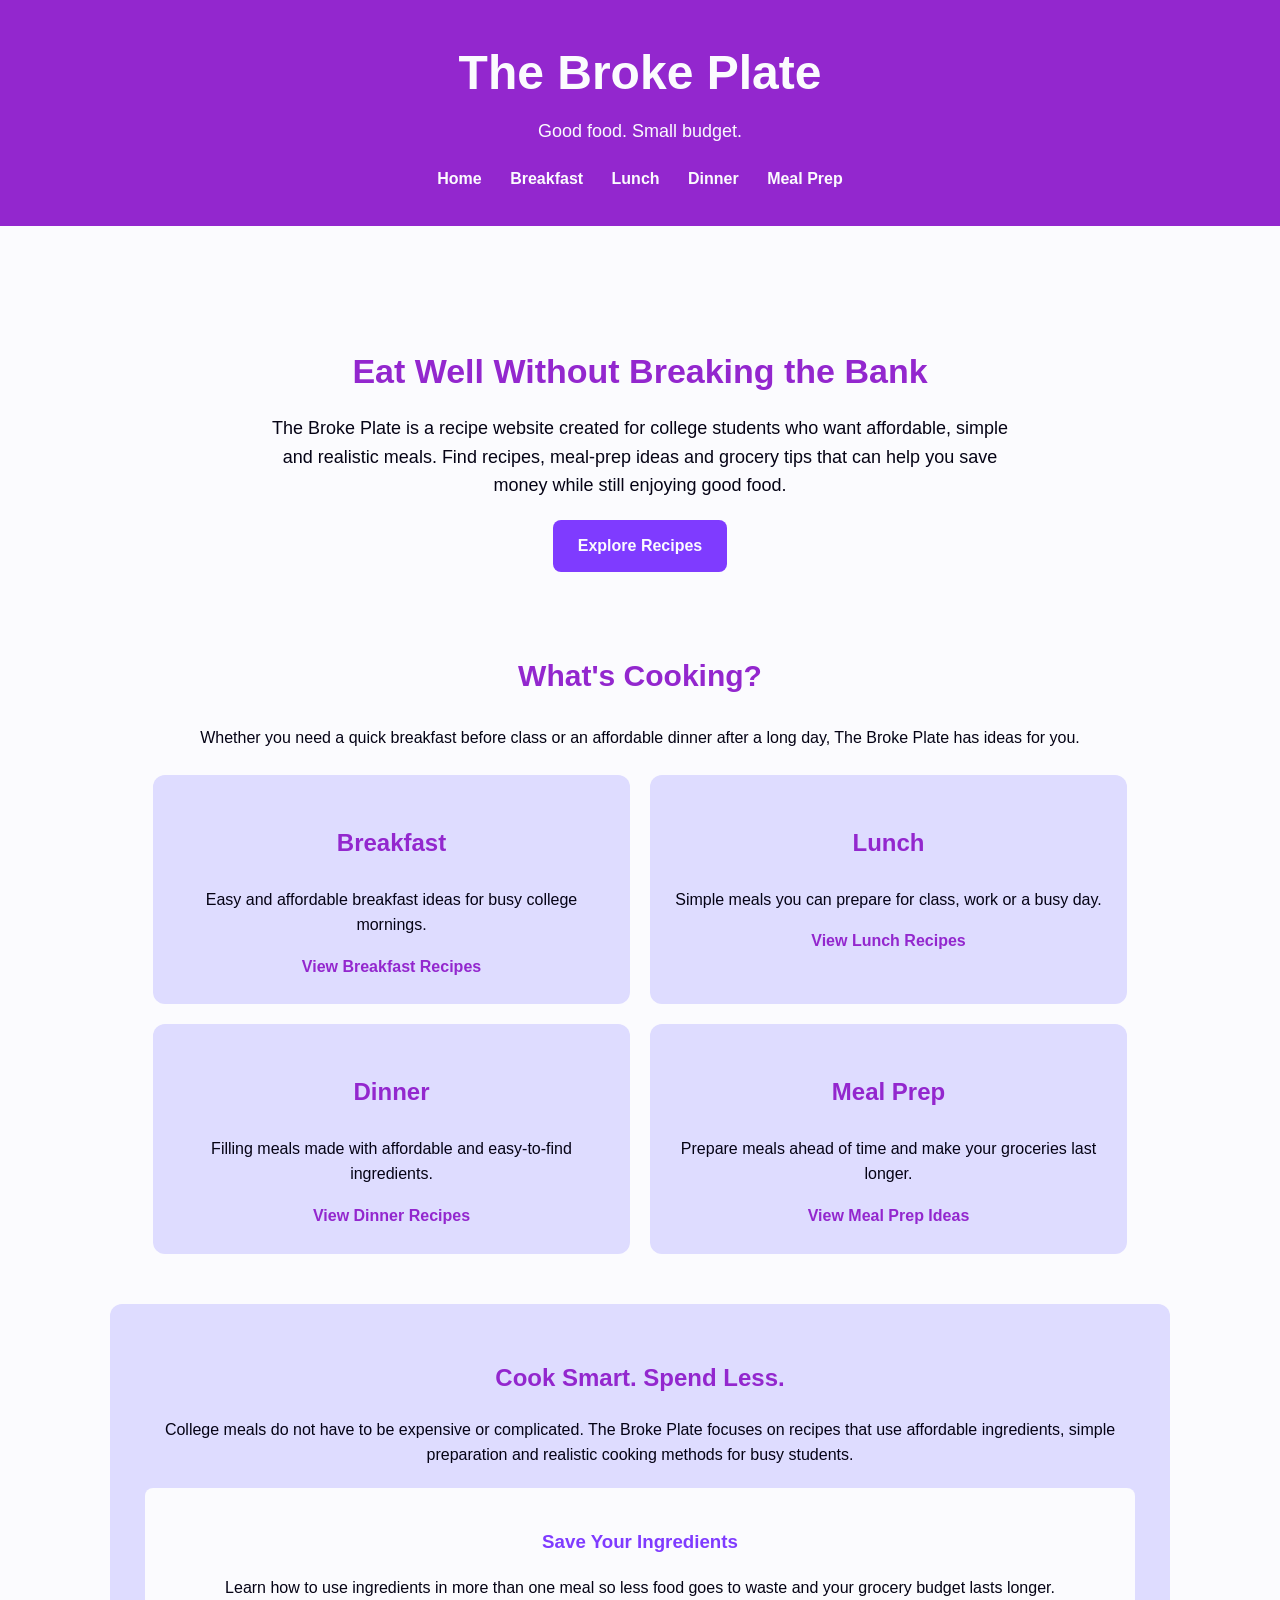
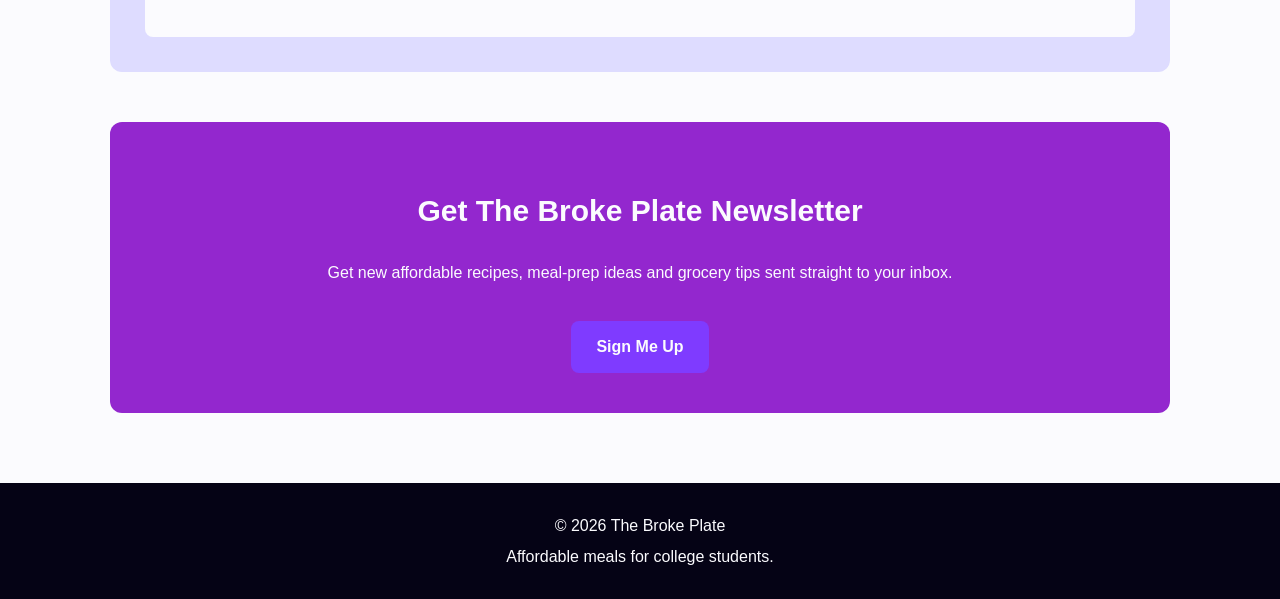
==== index.html @ 48f4fdae "Add files via upload" ====
<!DOCTYPE html>
<html lang="en">

<head>
    <meta charset="UTF-8">
    <meta name="viewport" content="width=device-width, initial-scale=1.0">

    <title>The Broke Plate</title>

    <link rel="stylesheet" href="style.css">
</head>

<body>

    <!-- Header and Navigation -->
    <header>
        <h1>The Broke Plate</h1>

        <p class="tagline">Good food. Small budget.</p>

        <nav>
            <a href="index.html">Home</a>
            <a href="#">Breakfast</a>
            <a href="#">Lunch</a>
            <a href="#">Dinner</a>
            <a href="#">Meal Prep</a>
        </nav>
    </header>


    <!-- Main Website Content -->
    <main>

        <!-- Introduction Section -->
        <section class="intro">

            <h2>Eat Well Without Breaking the Bank</h2>

            <p>
                The Broke Plate is a recipe website created for college students
                who want affordable, simple and realistic meals. Find recipes,
                meal-prep ideas and grocery tips that can help you save money
                while still enjoying good food.
            </p>

            <a class="button" href="#">Explore Recipes</a>

        </section>


        <!-- Recipe Categories -->
        <section class="categories">

            <h2>What's Cooking?</h2>

            <p>
                Whether you need a quick breakfast before class or an affordable
                dinner after a long day, The Broke Plate has ideas for you.
            </p>


            <div class="recipe-container">

                <div class="recipe-card">
                    <h3>Breakfast</h3>

                    <p>
                        Easy and affordable breakfast ideas for busy college mornings.
                    </p>

                    <a href="#">View Breakfast Recipes</a>
                </div>


                <div class="recipe-card">
                    <h3>Lunch</h3>

                    <p>
                        Simple meals you can prepare for class, work or a busy day.
                    </p>

                    <a href="#">View Lunch Recipes</a>
                </div>


                <div class="recipe-card">
                    <h3>Dinner</h3>

                    <p>
                        Filling meals made with affordable and easy-to-find ingredients.
                    </p>

                    <a href="#">View Dinner Recipes</a>
                </div>


                <div class="recipe-card">
                    <h3>Meal Prep</h3>

                    <p>
                        Prepare meals ahead of time and make your groceries last longer.
                    </p>

                    <a href="#">View Meal Prep Ideas</a>
                </div>

            </div>

        </section>


        <!-- Budget Tips Section -->
        <section class="budget-tips">

            <h2>Cook Smart. Spend Less.</h2>

            <p>
                College meals do not have to be expensive or complicated.
                The Broke Plate focuses on recipes that use affordable ingredients,
                simple preparation and realistic cooking methods for busy students.
            </p>

            <div class="tip">

                <h3>Save Your Ingredients</h3>

                <p>
                    Learn how to use ingredients in more than one meal so less food
                    goes to waste and your grocery budget lasts longer.
                </p>

            </div>

        </section>


        <!-- Newsletter Section -->
        <section class="newsletter">

            <h2>Get The Broke Plate Newsletter</h2>

            <p>
                Get new affordable recipes, meal-prep ideas and grocery tips
                sent straight to your inbox.
            </p>

            <a class="button" href="#">Sign Me Up</a>

        </section>

    </main>


    <!-- Footer -->
    <footer>

        <p>
            &copy; 2026 The Broke Plate
        </p>

        <p>
            Affordable meals for college students.
        </p>

    </footer>

</body>

</html>
---- style.css ----
/* =========================================
   THE BROKE PLATE
   Website Color Scheme
   ========================================= */

:root {
    --text: #050315;
    --background: #fbfbfe;
    --primary: #9327ce;
    --secondary: #dedcff;
    --accent: #7f3bff;
}


/* =========================================
   General Page Styling
   ========================================= */

* {
    box-sizing: border-box;
}

body {
    margin: 0;
    font-family: Arial, Helvetica, sans-serif;
    background-color: var(--background);
    color: var(--text);
    line-height: 1.6;
}


/* =========================================
   Header
   ========================================= */

header {
    background-color: var(--primary);
    color: var(--background);
    text-align: center;
    padding: 35px 20px;
}

h1 {
    margin: 0;
    font-size: 48px;
}

.tagline {
    margin: 5px 0 20px;
    font-size: 18px;
}


/* =========================================
   Navigation
   ========================================= */

nav {
    margin-top: 20px;
}

nav a {
    color: var(--background);
    text-decoration: none;
    margin: 0 12px;
    font-weight: bold;
}

nav a:hover {
    color: var(--secondary);
    text-decoration: underline;
}


/* =========================================
   Main Content
   ========================================= */

main {
    max-width: 1100px;
    margin: 0 auto;
    padding: 40px 20px;
}


/* =========================================
   Introduction
   ========================================= */

.intro {
    text-align: center;
    padding: 50px 30px;
}

.intro h2 {
    color: var(--primary);
    font-size: 34px;
    margin-bottom: 15px;
}

.intro p {
    max-width: 750px;
    margin: 0 auto;
    font-size: 18px;
}


/* =========================================
   Buttons
   ========================================= */

.button {
    display: inline-block;
    background-color: var(--accent);
    color: var(--background);
    padding: 13px 25px;
    margin-top: 20px;
    text-decoration: none;
    border-radius: 8px;
    font-weight: bold;
}

.button:hover {
    background-color: var(--primary);
}


/* =========================================
   Recipe Categories
   ========================================= */

.categories {
    text-align: center;
    margin-top: 30px;
}

.categories h2 {
    color: var(--primary);
    font-size: 30px;
}

.recipe-container {
    display: flex;
    flex-wrap: wrap;
    justify-content: center;
    gap: 20px;
    margin-top: 25px;
}

.recipe-card {
    width: 45%;
    min-width: 280px;
    padding: 25px;
    background-color: var(--secondary);
    border-radius: 12px;
    text-align: center;
}

.recipe-card h3 {
    color: var(--primary);
    font-size: 24px;
}

.recipe-card a {
    color: var(--primary);
    font-weight: bold;
    text-decoration: none;
}

.recipe-card a:hover {
    color: var(--accent);
    text-decoration: underline;
}


/* =========================================
   Budget Tips
   ========================================= */

.budget-tips {
    margin-top: 50px;
    padding: 35px;
    background-color: var(--secondary);
    border-radius: 12px;
    text-align: center;
}

.budget-tips h2 {
    color: var(--primary);
}

.tip {
    background-color: var(--background);
    padding: 20px;
    margin-top: 20px;
    border-radius: 8px;
}

.tip h3 {
    color: var(--accent);
}


/* =========================================
   Newsletter
   ========================================= */

.newsletter {
    margin-top: 50px;
    padding: 40px;
    background-color: var(--primary);
    color: var(--background);
    border-radius: 12px;
    text-align: center;
}

.newsletter h2 {
    font-size: 30px;
}


/* =========================================
   Footer
   ========================================= */

footer {
    margin-top: 30px;
    padding: 25px;
    background-color: var(--text);
    color: var(--background);
    text-align: center;
}

footer p {
    margin: 5px;
}


/* =========================================
   Mobile Screen
   ========================================= */

@media (max-width: 700px) {

    h1 {
        font-size: 36px;
    }

    nav a {
        display: block;
        margin: 8px;
    }

    .recipe-card {
        width: 100%;
    }

    .intro h2 {
        font-size: 28px;
    }

}
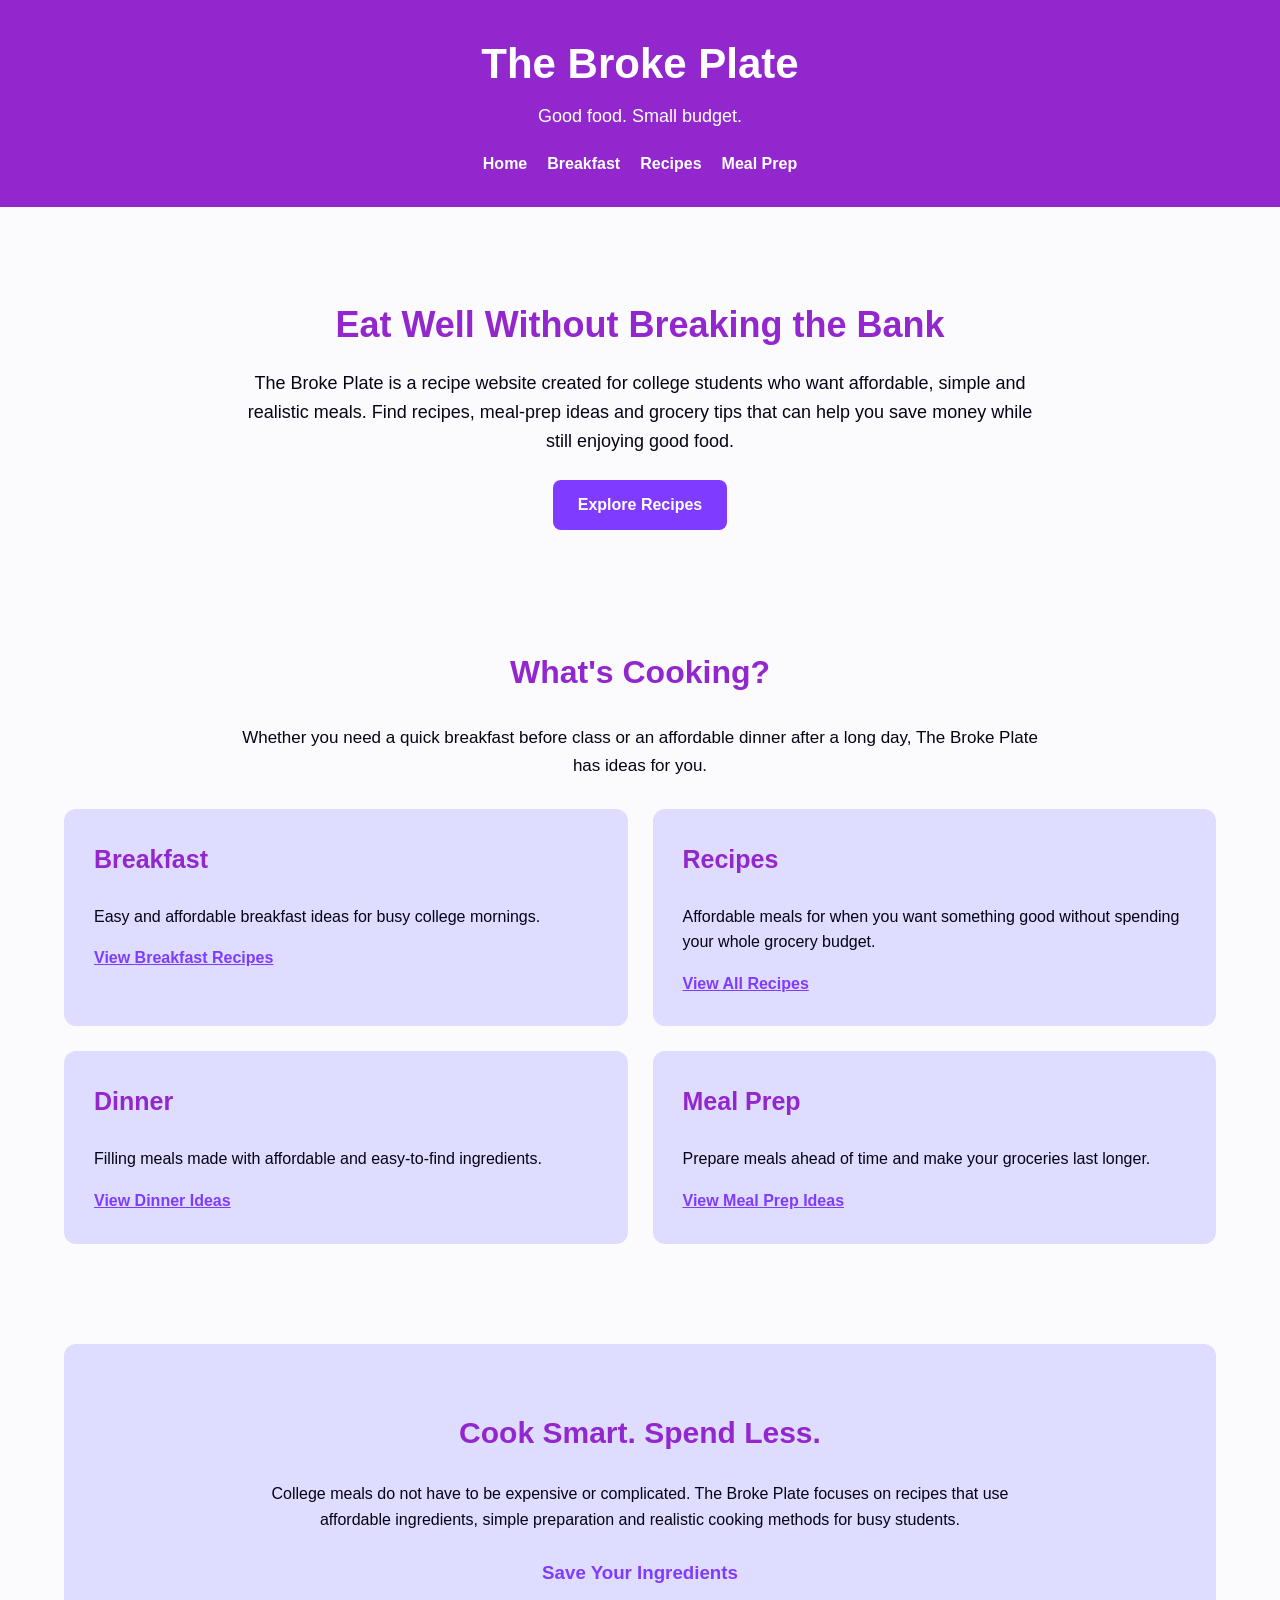
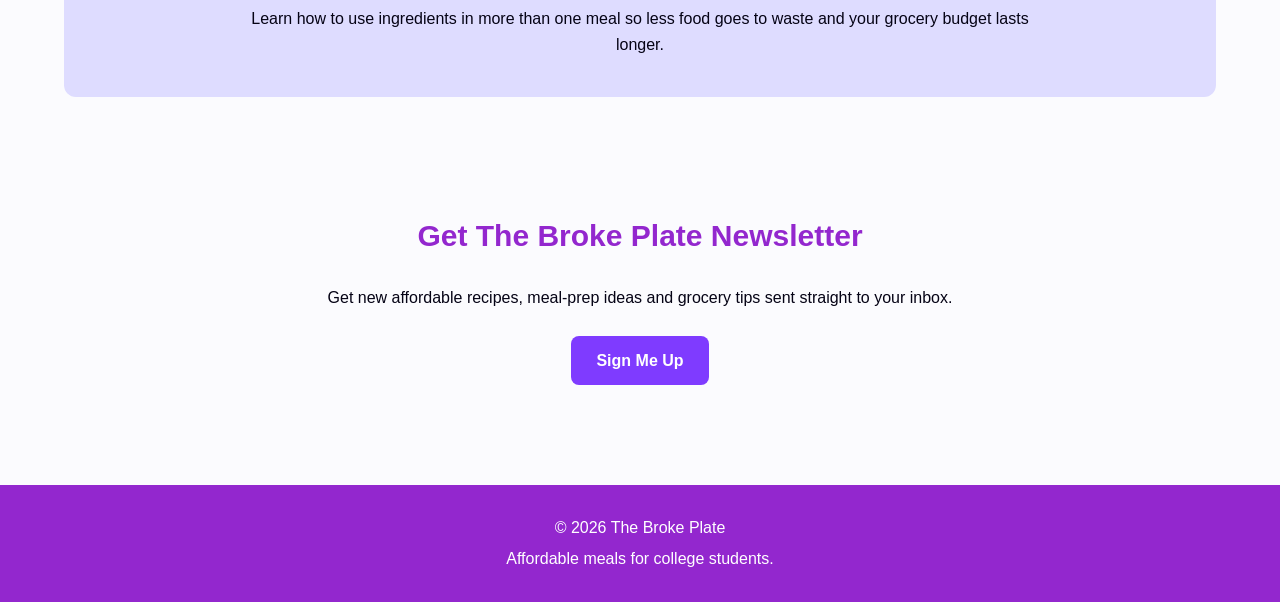
==== commit 53f12a49: "Add files via upload" ====
--- a/index.html
+++ b/index.html
@@ -14,17 +14,18 @@
 
     <!-- Header and Navigation -->
     <header>
+
         <h1>The Broke Plate</h1>
 
         <p class="tagline">Good food. Small budget.</p>
 
         <nav>
             <a href="index.html">Home</a>
-            <a href="#">Breakfast</a>
-            <a href="#">Lunch</a>
-            <a href="#">Dinner</a>
-            <a href="#">Meal Prep</a>
+            <a href="breakfast.html">Breakfast</a>
+            <a href="recipes.html">Recipes</a>
+            <a href="recipes.html#mealprep">Meal Prep</a>
         </nav>
+
     </header>
 
 
@@ -43,7 +44,7 @@
                 while still enjoying good food.
             </p>
 
-            <a class="button" href="#">Explore Recipes</a>
+            <a class="button" href="recipes.html">Explore Recipes</a>
 
         </section>
 
@@ -61,47 +62,71 @@
 
             <div class="recipe-container">
 
+                <!-- Breakfast -->
                 <div class="recipe-card">
+
                     <h3>Breakfast</h3>
 
                     <p>
-                        Easy and affordable breakfast ideas for busy college mornings.
+                        Easy and affordable breakfast ideas for busy college
+                        mornings.
                     </p>
 
-                    <a href="#">View Breakfast Recipes</a>
+                    <a href="breakfast.html">
+                        View Breakfast Recipes
+                    </a>
+
                 </div>
 
 
+                <!-- Recipes -->
                 <div class="recipe-card">
-                    <h3>Lunch</h3>
+
+                    <h3>Recipes</h3>
 
                     <p>
-                        Simple meals you can prepare for class, work or a busy day.
+                        Affordable meals for when you want something good
+                        without spending your whole grocery budget.
                     </p>
 
-                    <a href="#">View Lunch Recipes</a>
+                    <a href="recipes.html">
+                        View All Recipes
+                    </a>
+
                 </div>
 
 
+                <!-- Dinner -->
                 <div class="recipe-card">
+
                     <h3>Dinner</h3>
 
                     <p>
-                        Filling meals made with affordable and easy-to-find ingredients.
+                        Filling meals made with affordable and easy-to-find
+                        ingredients.
                     </p>
 
-                    <a href="#">View Dinner Recipes</a>
+                    <a href="recipes.html#quick-meals">
+                        View Dinner Ideas
+                    </a>
+
                 </div>
 
 
+                <!-- Meal Prep -->
                 <div class="recipe-card">
+
                     <h3>Meal Prep</h3>
 
                     <p>
-                        Prepare meals ahead of time and make your groceries last longer.
+                        Prepare meals ahead of time and make your groceries
+                        last longer.
                     </p>
 
-                    <a href="#">View Meal Prep Ideas</a>
+                    <a href="recipes.html#mealprep">
+                        View Meal Prep Ideas
+                    </a>
+
                 </div>
 
             </div>
@@ -116,17 +141,19 @@
 
             <p>
                 College meals do not have to be expensive or complicated.
-                The Broke Plate focuses on recipes that use affordable ingredients,
-                simple preparation and realistic cooking methods for busy students.
+                The Broke Plate focuses on recipes that use affordable
+                ingredients, simple preparation and realistic cooking methods
+                for busy students.
             </p>
+
 
             <div class="tip">
 
                 <h3>Save Your Ingredients</h3>
 
                 <p>
-                    Learn how to use ingredients in more than one meal so less food
-                    goes to waste and your grocery budget lasts longer.
+                    Learn how to use ingredients in more than one meal so less
+                    food goes to waste and your grocery budget lasts longer.
                 </p>
 
             </div>
@@ -144,7 +171,9 @@
                 sent straight to your inbox.
             </p>
 
-            <a class="button" href="#">Sign Me Up</a>
+            <a class="button" href="#">
+                Sign Me Up
+            </a>
 
         </section>
 
--- a/style.css
+++ b/style.css
@@ -1,6 +1,5 @@
 /* =========================================
-   THE BROKE PLATE
-   Website Color Scheme
+   The Broke Plate - Main Website Styles
    ========================================= */
 
 :root {
@@ -13,7 +12,7 @@
 
 
 /* =========================================
-   General Page Styling
+   General Page Styles
    ========================================= */
 
 * {
@@ -23,9 +22,15 @@
 body {
     margin: 0;
     font-family: Arial, Helvetica, sans-serif;
+    color: var(--text);
     background-color: var(--background);
-    color: var(--text);
     line-height: 1.6;
+}
+
+main {
+    width: 90%;
+    max-width: 1200px;
+    margin: 0 auto;
 }
 
 
@@ -35,14 +40,14 @@
 
 header {
     background-color: var(--primary);
-    color: var(--background);
-    text-align: center;
-    padding: 35px 20px;
-}
-
-h1 {
+    color: white;
+    text-align: center;
+    padding: 30px 20px;
+}
+
+header h1 {
     margin: 0;
-    font-size: 48px;
+    font-size: 42px;
 }
 
 .tagline {
@@ -56,51 +61,41 @@
    ========================================= */
 
 nav {
-    margin-top: 20px;
+    display: flex;
+    justify-content: center;
+    flex-wrap: wrap;
+    gap: 20px;
 }
 
 nav a {
-    color: var(--background);
+    color: white;
     text-decoration: none;
-    margin: 0 12px;
     font-weight: bold;
 }
 
 nav a:hover {
-    color: var(--secondary);
     text-decoration: underline;
 }
 
 
 /* =========================================
-   Main Content
-   ========================================= */
-
-main {
-    max-width: 1100px;
-    margin: 0 auto;
-    padding: 40px 20px;
-}
-
-
-/* =========================================
-   Introduction
+   Homepage Introduction
    ========================================= */
 
 .intro {
     text-align: center;
-    padding: 50px 30px;
+    padding: 60px 30px;
 }
 
 .intro h2 {
     color: var(--primary);
-    font-size: 34px;
+    font-size: 36px;
     margin-bottom: 15px;
 }
 
 .intro p {
-    max-width: 750px;
-    margin: 0 auto;
+    max-width: 800px;
+    margin: 0 auto 25px;
     font-size: 18px;
 }
 
@@ -112,11 +107,10 @@
 .button {
     display: inline-block;
     background-color: var(--accent);
-    color: var(--background);
-    padding: 13px 25px;
-    margin-top: 20px;
+    color: white;
+    padding: 12px 25px;
+    border-radius: 8px;
     text-decoration: none;
-    border-radius: 8px;
     font-weight: bold;
 }
 
@@ -130,133 +124,272 @@
    ========================================= */
 
 .categories {
-    text-align: center;
+    padding: 30px 0 60px;
+    text-align: center;
+}
+
+.categories h2 {
+    color: var(--primary);
+    font-size: 32px;
+}
+
+.categories > p {
+    max-width: 800px;
+    margin: 0 auto 30px;
+    font-size: 17px;
+}
+
+.recipe-container {
+    display: grid;
+    grid-template-columns: repeat(2, 1fr);
+    gap: 25px;
     margin-top: 30px;
 }
 
-.categories h2 {
+.recipe-card {
+    background-color: var(--secondary);
+    padding: 30px;
+    border-radius: 12px;
+    text-align: left;
+}
+
+.recipe-card h3 {
+    color: var(--primary);
+    font-size: 25px;
+    margin-top: 0;
+}
+
+.recipe-card a {
+    color: var(--accent);
+    font-weight: bold;
+}
+
+
+/* =========================================
+   Budget Tips
+   ========================================= */
+
+.budget-tips {
+    background-color: var(--secondary);
+    padding: 40px 30px;
+    margin: 40px 0;
+    border-radius: 12px;
+    text-align: center;
+}
+
+.budget-tips h2 {
     color: var(--primary);
     font-size: 30px;
 }
 
-.recipe-container {
-    display: flex;
-    flex-wrap: wrap;
-    justify-content: center;
-    gap: 20px;
+.budget-tips p {
+    max-width: 800px;
+    margin: 0 auto;
+}
+
+.tip {
     margin-top: 25px;
 }
 
-.recipe-card {
-    width: 45%;
-    min-width: 280px;
-    padding: 25px;
+.tip h3 {
+    color: var(--accent);
+}
+
+
+/* =========================================
+   Newsletter
+   ========================================= */
+
+.newsletter {
+    text-align: center;
+    padding: 50px 30px;
+}
+
+.newsletter h2 {
+    color: var(--primary);
+    font-size: 30px;
+}
+
+.newsletter p {
+    max-width: 700px;
+    margin: 0 auto 25px;
+}
+
+
+/* =========================================
+   Footer
+   ========================================= */
+
+footer {
+    background-color: var(--primary);
+    color: white;
+    text-align: center;
+    padding: 25px 20px;
+    margin-top: 50px;
+}
+
+footer p {
+    margin: 5px;
+}
+
+
+/* =========================================
+   Breakfast & Recipe Page Introduction
+   ========================================= */
+
+.page-intro {
+    text-align: center;
+    padding: 45px 30px;
+}
+
+.page-intro h2 {
+    color: var(--primary);
+    font-size: 34px;
+    margin-bottom: 15px;
+}
+
+.page-intro p {
+    max-width: 800px;
+    margin: 0 auto;
+    font-size: 18px;
+}
+
+
+/* =========================================
+   Food Sections
+   ========================================= */
+
+.food-section {
+    margin-top: 45px;
+}
+
+.food-section > h2 {
+    color: var(--primary);
+    text-align: center;
+    font-size: 30px;
+    margin-bottom: 15px;
+}
+
+.section-description {
+    max-width: 800px;
+    margin: 0 auto 30px;
+    text-align: center;
+    font-size: 17px;
+}
+
+
+/* =========================================
+   Food Cards
+   ========================================= */
+
+.food-grid {
+    display: grid;
+    grid-template-columns: repeat(2, 1fr);
+    gap: 25px;
+    margin-top: 25px;
+}
+
+.food-card {
     background-color: var(--secondary);
     border-radius: 12px;
-    text-align: center;
-}
-
-.recipe-card h3 {
-    color: var(--primary);
-    font-size: 24px;
-}
-
-.recipe-card a {
-    color: var(--primary);
+    overflow: hidden;
+    padding-bottom: 25px;
+}
+
+.food-card img {
+    width: 100%;
+    height: 230px;
+    object-fit: cover;
+    display: block;
+}
+
+.food-content {
+    padding: 25px;
+}
+
+.food-card h3 {
+    color: var(--primary);
+    font-size: 25px;
+    margin-top: 0;
+}
+
+.food-card h4 {
+    color: var(--accent);
+    margin-bottom: 5px;
+}
+
+.food-description {
+    font-size: 17px;
+}
+
+.food-card ul {
+    padding-left: 20px;
+}
+
+
+/* =========================================
+   Recipe Quick Links
+   ========================================= */
+
+.recipe-links {
+    text-align: center;
+    margin-top: 20px;
+}
+
+.recipe-links h2 {
+    color: var(--primary);
+}
+
+.quick-links {
+    display: flex;
+    justify-content: center;
+    flex-wrap: wrap;
+    gap: 15px;
+    margin-top: 20px;
+}
+
+.quick-links a {
+    background-color: var(--accent);
+    color: white;
+    padding: 12px 22px;
+    border-radius: 8px;
+    text-decoration: none;
     font-weight: bold;
-    text-decoration: none;
-}
-
-.recipe-card a:hover {
-    color: var(--accent);
-    text-decoration: underline;
-}
-
-
-/* =========================================
-   Budget Tips
-   ========================================= */
-
-.budget-tips {
-    margin-top: 50px;
-    padding: 35px;
-    background-color: var(--secondary);
-    border-radius: 12px;
-    text-align: center;
-}
-
-.budget-tips h2 {
-    color: var(--primary);
-}
-
-.tip {
-    background-color: var(--background);
-    padding: 20px;
-    margin-top: 20px;
-    border-radius: 8px;
-}
-
-.tip h3 {
-    color: var(--accent);
-}
-
-
-/* =========================================
-   Newsletter
-   ========================================= */
-
-.newsletter {
-    margin-top: 50px;
-    padding: 40px;
+}
+
+.quick-links a:hover {
     background-color: var(--primary);
-    color: var(--background);
-    border-radius: 12px;
-    text-align: center;
-}
-
-.newsletter h2 {
-    font-size: 30px;
-}
-
-
-/* =========================================
-   Footer
-   ========================================= */
-
-footer {
-    margin-top: 30px;
-    padding: 25px;
-    background-color: var(--text);
-    color: var(--background);
-    text-align: center;
-}
-
-footer p {
-    margin: 5px;
-}
-
-
-/* =========================================
-   Mobile Screen
+}
+
+
+/* =========================================
+   Mobile Layout
    ========================================= */
 
 @media (max-width: 700px) {
 
-    h1 {
-        font-size: 36px;
-    }
-
-    nav a {
-        display: block;
-        margin: 8px;
-    }
-
-    .recipe-card {
-        width: 100%;
+    header h1 {
+        font-size: 34px;
     }
 
     .intro h2 {
-        font-size: 28px;
+        font-size: 30px;
+    }
+
+    .recipe-container {
+        grid-template-columns: 1fr;
+    }
+
+    .food-grid {
+        grid-template-columns: 1fr;
+    }
+
+    .food-card img {
+        height: 200px;
+    }
+
+    nav {
+        gap: 12px;
     }
 
 }
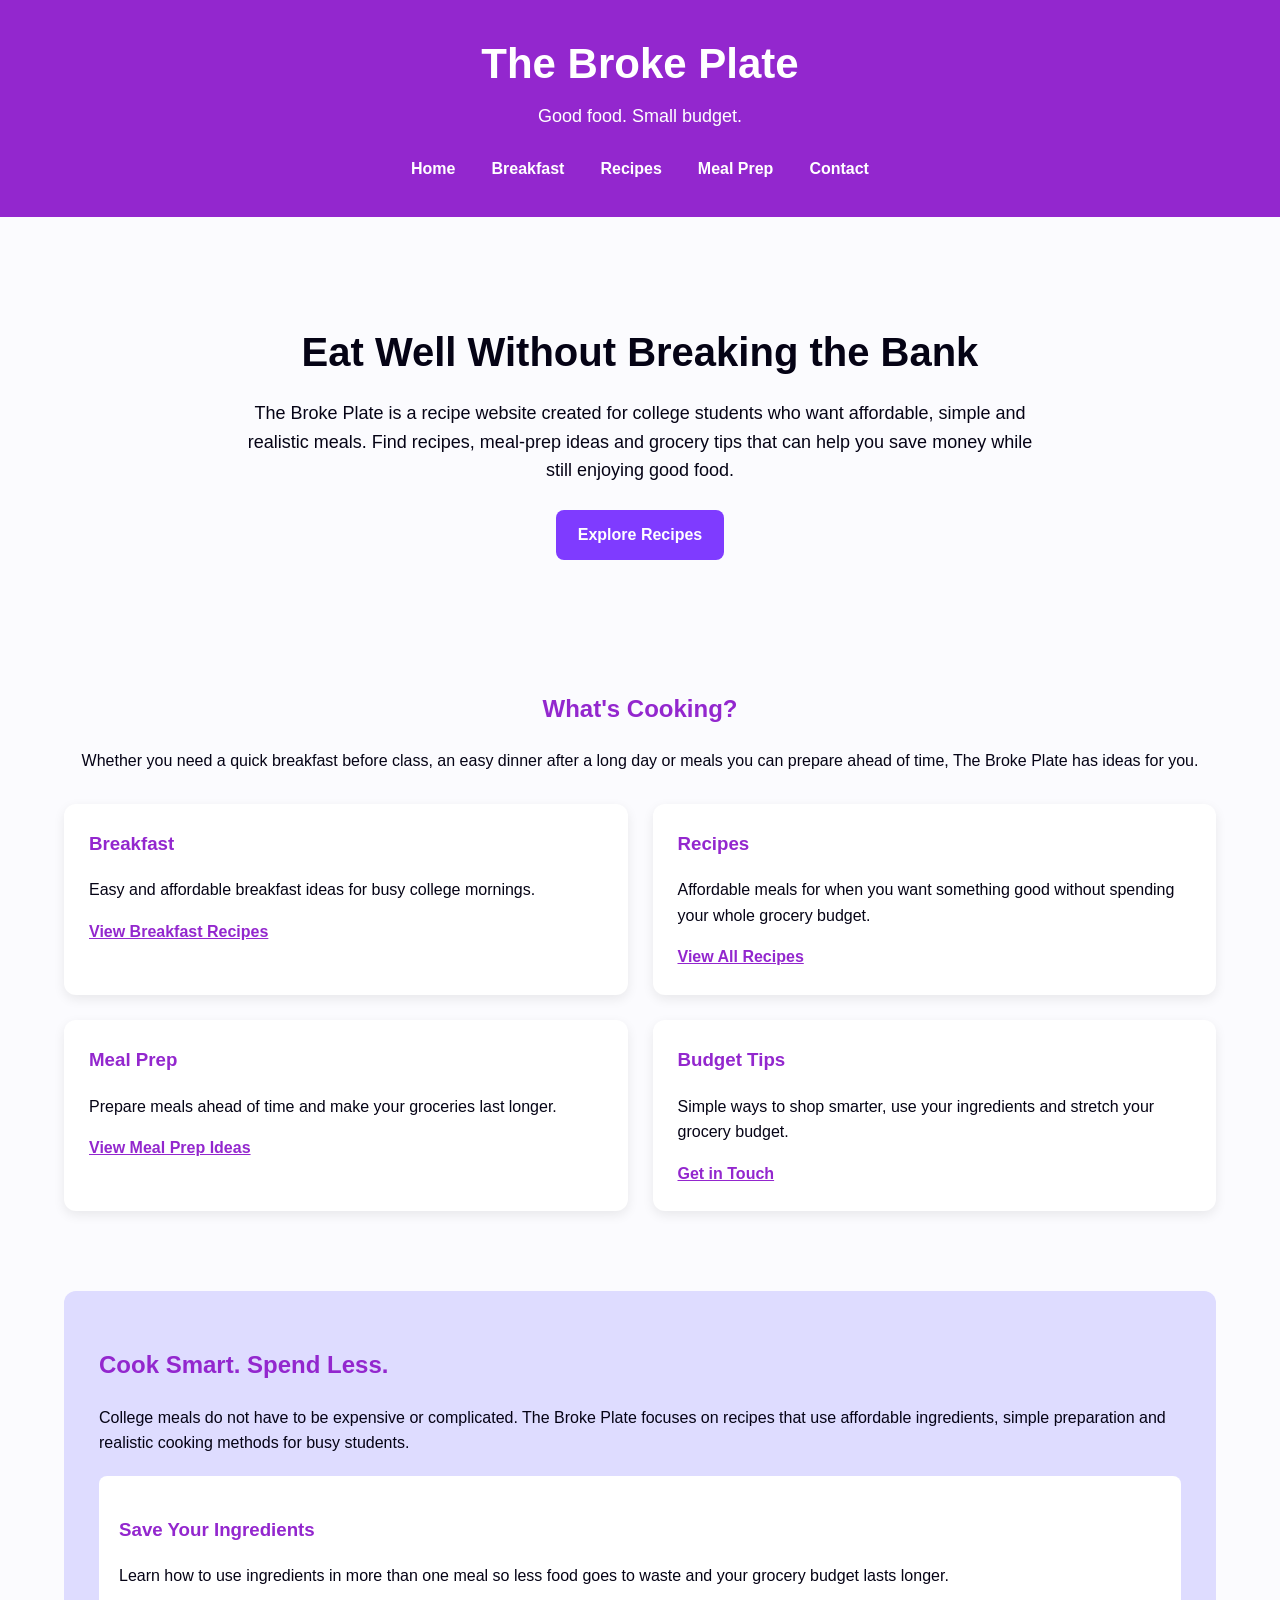
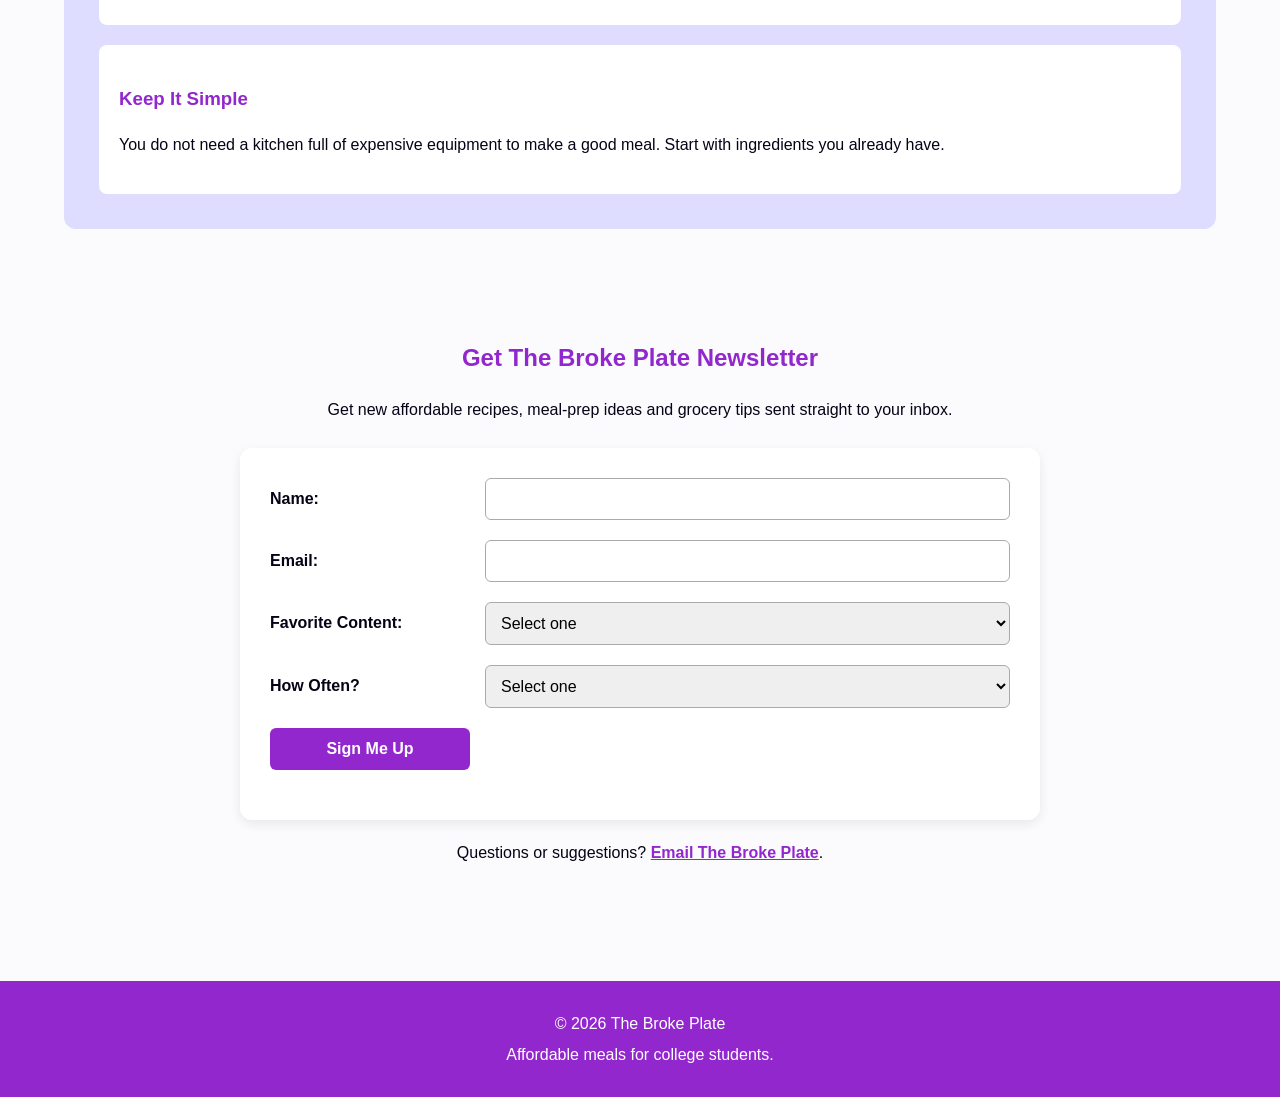
==== commit 7ca8d19a: "Add files via upload" ====
--- a/index.html
+++ b/index.html
@@ -1,198 +1,200 @@
 <!DOCTYPE html>
 <html lang="en">
-
 <head>
     <meta charset="UTF-8">
     <meta name="viewport" content="width=device-width, initial-scale=1.0">
-
-    <title>The Broke Plate</title>
-
+    <meta name="description" content="The Broke Plate offers affordable, simple and realistic recipes, meal prep ideas and grocery tips for college students.">
+    <meta name="keywords" content="college recipes, cheap meals, student meals, affordable recipes, meal prep, budget food">
+    <title>The Broke Plate | Affordable College Meals</title>
     <link rel="stylesheet" href="style.css">
 </head>
 
 <body>
 
-    <!-- Header and Navigation -->
-    <header>
-
-        <h1>The Broke Plate</h1>
-
-        <p class="tagline">Good food. Small budget.</p>
-
-        <nav>
-            <a href="index.html">Home</a>
-            <a href="breakfast.html">Breakfast</a>
-            <a href="recipes.html">Recipes</a>
-            <a href="recipes.html#mealprep">Meal Prep</a>
-        </nav>
-
-    </header>
-
-
-    <!-- Main Website Content -->
-    <main>
-
-        <!-- Introduction Section -->
-        <section class="intro">
-
-            <h2>Eat Well Without Breaking the Bank</h2>
+<header>
+    <h1>The Broke Plate</h1>
+    <p class="tagline">Good food. Small budget.</p>
+
+    <nav>
+        <a href="index.html">Home</a>
+        <a href="breakfast.html">Breakfast</a>
+        <a href="recipes.html">Recipes</a>
+        <a href="mealprep.html">Meal Prep</a>
+        <a href="contact.html">Contact</a>
+    </nav>
+</header>
+
+<main>
+
+    <section class="intro">
+        <h2>Eat Well Without Breaking the Bank</h2>
+
+        <p>
+            The Broke Plate is a recipe website created for college students
+            who want affordable, simple and realistic meals. Find recipes,
+            meal-prep ideas and grocery tips that can help you save money
+            while still enjoying good food.
+        </p>
+
+        <a class="button" href="recipes.html">Explore Recipes</a>
+    </section>
+
+    <section class="categories">
+        <h2>What's Cooking?</h2>
+
+        <p>
+            Whether you need a quick breakfast before class, an easy dinner
+            after a long day or meals you can prepare ahead of time, The Broke
+            Plate has ideas for you.
+        </p>
+
+        <div class="recipe-container">
+
+            <div class="recipe-card">
+                <h3>Breakfast</h3>
+                <p>
+                    Easy and affordable breakfast ideas for busy college
+                    mornings.
+                </p>
+                <a href="breakfast.html">View Breakfast Recipes</a>
+            </div>
+
+            <div class="recipe-card">
+                <h3>Recipes</h3>
+                <p>
+                    Affordable meals for when you want something good without
+                    spending your whole grocery budget.
+                </p>
+                <a href="recipes.html">View All Recipes</a>
+            </div>
+
+            <div class="recipe-card">
+                <h3>Meal Prep</h3>
+                <p>
+                    Prepare meals ahead of time and make your groceries last
+                    longer.
+                </p>
+                <a href="mealprep.html">View Meal Prep Ideas</a>
+            </div>
+
+            <div class="recipe-card">
+                <h3>Budget Tips</h3>
+                <p>
+                    Simple ways to shop smarter, use your ingredients and
+                    stretch your grocery budget.
+                </p>
+                <a href="contact.html">Get in Touch</a>
+            </div>
+
+        </div>
+    </section>
+
+    <section class="budget-tips">
+        <h2>Cook Smart. Spend Less.</h2>
+
+        <p>
+            College meals do not have to be expensive or complicated. The
+            Broke Plate focuses on recipes that use affordable ingredients,
+            simple preparation and realistic cooking methods for busy students.
+        </p>
+
+        <div class="tip">
+            <h3>Save Your Ingredients</h3>
 
             <p>
-                The Broke Plate is a recipe website created for college students
-                who want affordable, simple and realistic meals. Find recipes,
-                meal-prep ideas and grocery tips that can help you save money
-                while still enjoying good food.
+                Learn how to use ingredients in more than one meal so less food
+                goes to waste and your grocery budget lasts longer.
             </p>
-
-            <a class="button" href="recipes.html">Explore Recipes</a>
-
-        </section>
-
-
-        <!-- Recipe Categories -->
-        <section class="categories">
-
-            <h2>What's Cooking?</h2>
+        </div>
+
+        <div class="tip">
+            <h3>Keep It Simple</h3>
 
             <p>
-                Whether you need a quick breakfast before class or an affordable
-                dinner after a long day, The Broke Plate has ideas for you.
+                You do not need a kitchen full of expensive equipment to make
+                a good meal. Start with ingredients you already have.
             </p>
-
-
-            <div class="recipe-container">
-
-                <!-- Breakfast -->
-                <div class="recipe-card">
-
-                    <h3>Breakfast</h3>
-
-                    <p>
-                        Easy and affordable breakfast ideas for busy college
-                        mornings.
-                    </p>
-
-                    <a href="breakfast.html">
-                        View Breakfast Recipes
-                    </a>
-
-                </div>
-
-
-                <!-- Recipes -->
-                <div class="recipe-card">
-
-                    <h3>Recipes</h3>
-
-                    <p>
-                        Affordable meals for when you want something good
-                        without spending your whole grocery budget.
-                    </p>
-
-                    <a href="recipes.html">
-                        View All Recipes
-                    </a>
-
-                </div>
-
-
-                <!-- Dinner -->
-                <div class="recipe-card">
-
-                    <h3>Dinner</h3>
-
-                    <p>
-                        Filling meals made with affordable and easy-to-find
-                        ingredients.
-                    </p>
-
-                    <a href="recipes.html#quick-meals">
-                        View Dinner Ideas
-                    </a>
-
-                </div>
-
-
-                <!-- Meal Prep -->
-                <div class="recipe-card">
-
-                    <h3>Meal Prep</h3>
-
-                    <p>
-                        Prepare meals ahead of time and make your groceries
-                        last longer.
-                    </p>
-
-                    <a href="recipes.html#mealprep">
-                        View Meal Prep Ideas
-                    </a>
-
-                </div>
-
-            </div>
-
-        </section>
-
-
-        <!-- Budget Tips Section -->
-        <section class="budget-tips">
-
-            <h2>Cook Smart. Spend Less.</h2>
-
-            <p>
-                College meals do not have to be expensive or complicated.
-                The Broke Plate focuses on recipes that use affordable
-                ingredients, simple preparation and realistic cooking methods
-                for busy students.
-            </p>
-
-
-            <div class="tip">
-
-                <h3>Save Your Ingredients</h3>
-
-                <p>
-                    Learn how to use ingredients in more than one meal so less
-                    food goes to waste and your grocery budget lasts longer.
-                </p>
-
-            </div>
-
-        </section>
-
-
-        <!-- Newsletter Section -->
-        <section class="newsletter">
-
-            <h2>Get The Broke Plate Newsletter</h2>
-
-            <p>
-                Get new affordable recipes, meal-prep ideas and grocery tips
-                sent straight to your inbox.
-            </p>
-
-            <a class="button" href="#">
-                Sign Me Up
-            </a>
-
-        </section>
-
-    </main>
-
-
-    <!-- Footer -->
-    <footer>
-
-        <p>
-            &copy; 2026 The Broke Plate
-        </p>
-
-        <p>
-            Affordable meals for college students.
-        </p>
-
-    </footer>
+        </div>
+    </section>
+
+    <section class="newsletter">
+
+        <h2>Get The Broke Plate Newsletter</h2>
+
+        <p>
+            Get new affordable recipes, meal-prep ideas and grocery tips
+            sent straight to your inbox.
+        </p>
+
+        <form action="#" method="post" class="newsletter-form">
+
+            <div class="form-row">
+                <label for="newsletter-name">Name:</label>
+                <input
+                    type="text"
+                    id="newsletter-name"
+                    name="newsletter-name"
+                    required>
+            </div>
+
+            <div class="form-row">
+                <label for="newsletter-email">Email:</label>
+                <input
+                    type="email"
+                    id="newsletter-email"
+                    name="newsletter-email"
+                    required>
+            </div>
+
+            <div class="form-row">
+                <label for="newsletter-type">Favorite Content:</label>
+
+                <select
+                    id="newsletter-type"
+                    name="newsletter-type">
+
+                    <option value="">Select one</option>
+                    <option value="breakfast">Breakfast Recipes</option>
+                    <option value="quick-meals">Quick Meals</option>
+                    <option value="meal-prep">Meal Prep</option>
+                    <option value="budget-tips">Budget Tips</option>
+
+                </select>
+            </div>
+
+            <div class="form-row">
+                <label for="newsletter-frequency">How Often?</label>
+
+                <select
+                    id="newsletter-frequency"
+                    name="newsletter-frequency">
+
+                    <option value="">Select one</option>
+                    <option value="weekly">Weekly</option>
+                    <option value="monthly">Monthly</option>
+
+                </select>
+            </div>
+
+            <div class="form-row">
+                <input type="submit" value="Sign Me Up">
+            </div>
+
+        </form>
+
+        <p class="newsletter-contact">
+            Questions or suggestions?
+            <a href="mailto:tagonz26@asu.edu">Email The Broke Plate</a>.
+        </p>
+
+    </section>
+
+</main>
+
+<footer>
+    <p>&copy; 2026 The Broke Plate</p>
+    <p>Affordable meals for college students.</p>
+</footer>
 
 </body>
-
 </html>
--- a/style.css
+++ b/style.css
@@ -1,7 +1,3 @@
-/* =========================================
-   The Broke Plate - Main Website Styles
-   ========================================= */
-
 :root {
     --text: #050315;
     --background: #fbfbfe;
@@ -10,11 +6,6 @@
     --accent: #7f3bff;
 }
 
-
-/* =========================================
-   General Page Styles
-   ========================================= */
-
 * {
     box-sizing: border-box;
 }
@@ -23,8 +14,44 @@
     margin: 0;
     font-family: Arial, Helvetica, sans-serif;
     color: var(--text);
-    background-color: var(--background);
+    background: var(--background);
     line-height: 1.6;
+}
+
+header {
+    background: var(--primary);
+    color: white;
+    text-align: center;
+    padding: 30px 20px;
+}
+
+header h1 {
+    margin: 0;
+    font-size: 42px;
+}
+
+.tagline {
+    margin: 5px 0 20px;
+    font-size: 18px;
+}
+
+nav {
+    display: flex;
+    justify-content: center;
+    align-items: center;
+    flex-wrap: wrap;
+    gap: 20px;
+}
+
+nav a {
+    color: white;
+    text-decoration: none;
+    font-weight: bold;
+    padding: 5px 8px;
+}
+
+nav a:hover {
+    text-decoration: underline;
 }
 
 main {
@@ -33,63 +60,13 @@
     margin: 0 auto;
 }
 
-
-/* =========================================
-   Header
-   ========================================= */
-
-header {
-    background-color: var(--primary);
-    color: white;
-    text-align: center;
-    padding: 30px 20px;
-}
-
-header h1 {
-    margin: 0;
-    font-size: 42px;
-}
-
-.tagline {
-    margin: 5px 0 20px;
-    font-size: 18px;
-}
-
-
-/* =========================================
-   Navigation
-   ========================================= */
-
-nav {
-    display: flex;
-    justify-content: center;
-    flex-wrap: wrap;
-    gap: 20px;
-}
-
-nav a {
-    color: white;
-    text-decoration: none;
-    font-weight: bold;
-}
-
-nav a:hover {
-    text-decoration: underline;
-}
-
-
-/* =========================================
-   Homepage Introduction
-   ========================================= */
-
 .intro {
     text-align: center;
-    padding: 60px 30px;
+    padding: 70px 20px;
 }
 
 .intro h2 {
-    color: var(--primary);
-    font-size: 36px;
+    font-size: 40px;
     margin-bottom: 15px;
 }
 
@@ -99,44 +76,40 @@
     font-size: 18px;
 }
 
-
-/* =========================================
-   Buttons
-   ========================================= */
-
 .button {
     display: inline-block;
-    background-color: var(--accent);
-    color: white;
-    padding: 12px 25px;
+    background: var(--accent);
+    color: white;
+    text-decoration: none;
+    padding: 12px 22px;
     border-radius: 8px;
-    text-decoration: none;
     font-weight: bold;
 }
 
 .button:hover {
-    background-color: var(--primary);
-}
-
-
-/* =========================================
-   Recipe Categories
-   ========================================= */
+    background: var(--primary);
+}
 
 .categories {
-    padding: 30px 0 60px;
-    text-align: center;
-}
-
-.categories h2 {
-    color: var(--primary);
-    font-size: 32px;
-}
-
+    padding: 40px 0;
+}
+
+.categories h2,
+.budget-tips h2,
+.newsletter h2,
+.page-intro h2,
+.food-section h2,
+.table-section h2,
+.video-section h2,
+.contact-section h2,
+.contact-info h2,
+.external-resource h2 {
+    color: var(--primary);
+}
+
+.categories > h2,
 .categories > p {
-    max-width: 800px;
-    margin: 0 auto 30px;
-    font-size: 17px;
+    text-align: center;
 }
 
 .recipe-container {
@@ -147,153 +120,95 @@
 }
 
 .recipe-card {
-    background-color: var(--secondary);
+    background: white;
+    padding: 25px;
+    border-radius: 12px;
+    box-shadow: 0 4px 12px rgba(0, 0, 0, 0.08);
+}
+
+.recipe-card h3 {
+    color: var(--primary);
+    margin-top: 0;
+}
+
+.recipe-card a {
+    color: var(--primary);
+    font-weight: bold;
+}
+
+.budget-tips {
+    background: var(--secondary);
+    padding: 35px;
+    margin: 40px 0;
+    border-radius: 12px;
+}
+
+.tip {
+    background: white;
+    padding: 20px;
+    margin-top: 20px;
+    border-radius: 8px;
+}
+
+.tip h3 {
+    color: var(--primary);
+}
+
+.newsletter {
+    text-align: center;
+    padding: 50px 20px;
+    margin-bottom: 30px;
+}
+
+.newsletter-form {
+    max-width: 800px;
+    margin: 25px auto 0;
+    text-align: left;
+    background: white;
     padding: 30px;
     border-radius: 12px;
-    text-align: left;
-}
-
-.recipe-card h3 {
-    color: var(--primary);
-    font-size: 25px;
-    margin-top: 0;
-}
-
-.recipe-card a {
-    color: var(--accent);
-    font-weight: bold;
-}
-
-
-/* =========================================
-   Budget Tips
-   ========================================= */
-
-.budget-tips {
-    background-color: var(--secondary);
-    padding: 40px 30px;
-    margin: 40px 0;
-    border-radius: 12px;
-    text-align: center;
-}
-
-.budget-tips h2 {
-    color: var(--primary);
-    font-size: 30px;
-}
-
-.budget-tips p {
-    max-width: 800px;
+    box-shadow: 0 4px 12px rgba(0, 0, 0, 0.08);
+}
+
+.newsletter-contact {
+    margin-top: 20px;
+}
+
+.newsletter-contact a {
+    color: var(--primary);
+    font-weight: bold;
+}
+
+.page-intro {
+    text-align: center;
+    padding: 50px 20px 30px;
+}
+
+.page-intro p {
+    max-width: 850px;
     margin: 0 auto;
 }
 
-.tip {
-    margin-top: 25px;
-}
-
-.tip h3 {
-    color: var(--accent);
-}
-
-
-/* =========================================
-   Newsletter
-   ========================================= */
-
-.newsletter {
-    text-align: center;
-    padding: 50px 30px;
-}
-
-.newsletter h2 {
-    color: var(--primary);
-    font-size: 30px;
-}
-
-.newsletter p {
-    max-width: 700px;
-    margin: 0 auto 25px;
-}
-
-
-/* =========================================
-   Footer
-   ========================================= */
-
-footer {
-    background-color: var(--primary);
-    color: white;
-    text-align: center;
-    padding: 25px 20px;
-    margin-top: 50px;
-}
-
-footer p {
-    margin: 5px;
-}
-
-
-/* =========================================
-   Breakfast & Recipe Page Introduction
-   ========================================= */
-
-.page-intro {
-    text-align: center;
-    padding: 45px 30px;
-}
-
-.page-intro h2 {
-    color: var(--primary);
-    font-size: 34px;
-    margin-bottom: 15px;
-}
-
-.page-intro p {
-    max-width: 800px;
-    margin: 0 auto;
-    font-size: 18px;
-}
-
-
-/* =========================================
-   Food Sections
-   ========================================= */
-
 .food-section {
-    margin-top: 45px;
-}
-
-.food-section > h2 {
-    color: var(--primary);
-    text-align: center;
-    font-size: 30px;
-    margin-bottom: 15px;
-}
-
-.section-description {
-    max-width: 800px;
-    margin: 0 auto 30px;
-    text-align: center;
-    font-size: 17px;
-}
-
-
-/* =========================================
-   Food Cards
-   ========================================= */
+    padding: 35px 0;
+}
+
+.food-section > p {
+    max-width: 850px;
+}
 
 .food-grid {
     display: grid;
     grid-template-columns: repeat(2, 1fr);
-    gap: 25px;
-    margin-top: 25px;
+    gap: 30px;
+    margin-top: 30px;
 }
 
 .food-card {
-    background-color: var(--secondary);
+    background: white;
     border-radius: 12px;
     overflow: hidden;
-    padding-bottom: 25px;
+    box-shadow: 0 4px 12px rgba(0, 0, 0, 0.08);
 }
 
 .food-card img {
@@ -307,37 +222,18 @@
     padding: 25px;
 }
 
-.food-card h3 {
-    color: var(--primary);
-    font-size: 25px;
-    margin-top: 0;
-}
-
-.food-card h4 {
+.food-content h3 {
+    color: var(--primary);
+    font-size: 24px;
+}
+
+.food-content h4 {
+    margin-bottom: 5px;
     color: var(--accent);
-    margin-bottom: 5px;
-}
-
-.food-description {
-    font-size: 17px;
-}
-
-.food-card ul {
+}
+
+.food-content ul {
     padding-left: 20px;
-}
-
-
-/* =========================================
-   Recipe Quick Links
-   ========================================= */
-
-.recipe-links {
-    text-align: center;
-    margin-top: 20px;
-}
-
-.recipe-links h2 {
-    color: var(--primary);
 }
 
 .quick-links {
@@ -345,26 +241,157 @@
     justify-content: center;
     flex-wrap: wrap;
     gap: 15px;
-    margin-top: 20px;
+    margin-top: 25px;
 }
 
 .quick-links a {
-    background-color: var(--accent);
-    color: white;
-    padding: 12px 22px;
-    border-radius: 8px;
+    background: var(--secondary);
+    color: var(--primary);
+    padding: 10px 18px;
+    border-radius: 7px;
     text-decoration: none;
     font-weight: bold;
 }
 
-.quick-links a:hover {
-    background-color: var(--primary);
-}
-
-
-/* =========================================
-   Mobile Layout
-   ========================================= */
+.table-section {
+    padding: 40px 0;
+}
+
+.table-section p {
+    max-width: 850px;
+}
+
+table {
+    width: 100%;
+    border-collapse: collapse;
+    margin-top: 25px;
+    background: white;
+}
+
+th,
+td {
+    border: 1px solid #bdb9c8;
+    padding: 14px;
+    text-align: left;
+}
+
+th {
+    background: var(--primary);
+    color: white;
+}
+
+tr:nth-child(even) {
+    background: #f1eff8;
+}
+
+
+/* VIDEO */
+
+.video-section {
+    text-align: center;
+    padding: 35px 0 50px;
+}
+
+.video-section h2 {
+    margin-bottom: 15px;
+}
+
+.video-section p {
+    max-width: 800px;
+    margin: 0 auto 25px;
+}
+
+
+/*
+    The TikTok video is vertical, so we do NOT force it
+    to fill the entire page width.
+*/
+
+.video-section video {
+    display: block;
+    width: auto;
+    height: auto;
+    max-width: 100%;
+    max-height: 650px;
+    margin: 0 auto;
+    border-radius: 12px;
+    background: #000;
+}
+
+
+/* CONTACT AND FORMS */
+
+.contact-section,
+.contact-info,
+.external-resource {
+    background: white;
+    padding: 35px;
+    margin: 30px 0;
+    border-radius: 12px;
+    box-shadow: 0 4px 12px rgba(0, 0, 0, 0.06);
+}
+
+form {
+    max-width: 800px;
+}
+
+.form-row {
+    display: grid;
+    grid-template-columns: 200px 1fr;
+    gap: 15px;
+    align-items: center;
+    margin-bottom: 20px;
+}
+
+.form-row label {
+    font-weight: bold;
+}
+
+input,
+select,
+textarea {
+    width: 100%;
+    padding: 11px;
+    border: 1px solid #aaa;
+    border-radius: 6px;
+    font-family: Arial, Helvetica, sans-serif;
+    font-size: 16px;
+}
+
+input[type="submit"] {
+    width: auto;
+    background: var(--primary);
+    color: white;
+    border: none;
+    padding: 12px 25px;
+    cursor: pointer;
+    font-weight: bold;
+}
+
+input[type="submit"]:hover {
+    background: var(--accent);
+}
+
+.contact-info a,
+.external-resource a {
+    color: var(--primary);
+    font-weight: bold;
+}
+
+footer {
+    background: var(--primary);
+    color: white;
+    text-align: center;
+    padding: 25px;
+    margin-top: 50px;
+}
+
+footer p {
+    margin: 5px;
+}
+
+
+/* MOBILE */
 
 @media (max-width: 700px) {
 
@@ -376,10 +403,7 @@
         font-size: 30px;
     }
 
-    .recipe-container {
-        grid-template-columns: 1fr;
-    }
-
+    .recipe-container,
     .food-grid {
         grid-template-columns: 1fr;
     }
@@ -389,7 +413,31 @@
     }
 
     nav {
-        gap: 12px;
-    }
-
+        gap: 10px;
+    }
+
+    table {
+        font-size: 14px;
+    }
+
+    th,
+    td {
+        padding: 9px;
+    }
+
+    .form-row {
+        grid-template-columns: 1fr;
+        gap: 5px;
+    }
+
+    .contact-section,
+    .contact-info,
+    .external-resource,
+    .newsletter-form {
+        padding: 25px;
+    }
+
+    .video-section video {
+        max-height: 600px;
+    }
 }
